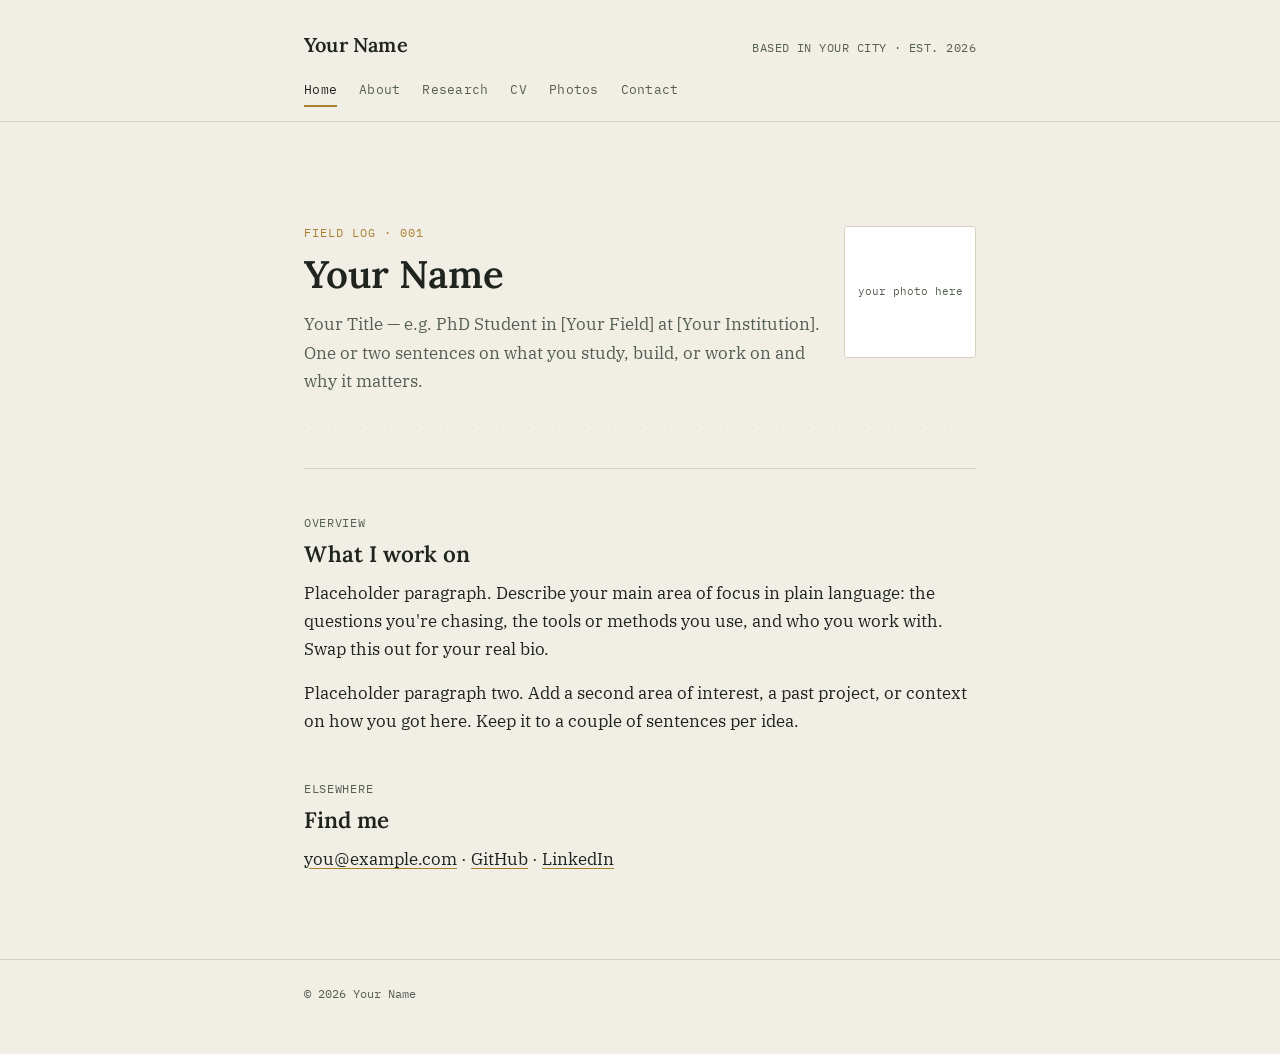
==== index.html @ 29eae21f "Add files via upload" ====
<!DOCTYPE html>
<html lang="en">
<head>
<meta charset="UTF-8">
<meta name="viewport" content="width=device-width, initial-scale=1.0">
<title>Your Name | Your Title or Field</title>
<meta name="description" content="Personal site of Your Name — Your Title or Field.">
<link rel="stylesheet" href="style.css">
</head>
<body>
<a class="skip-link" href="#main">Skip to content</a>

<header class="site-header">
  <div class="wrap">
    <div class="masthead">
      <span class="wordmark">Your Name</span>
      <span class="coords">BASED IN YOUR CITY &middot; EST. 2026</span>
    </div>
    <nav class="primary-nav" aria-label="Primary">
      <a href="index.html" aria-current="page">Home</a>
      <a href="about.html">About</a>
      <a href="research.html">Research</a>
      <a href="cv.html">CV</a>
      <a href="photos.html">Photos</a>
      <a href="contact.html">Contact</a>
    </nav>
  </div>
</header>

<main id="main">
  <div class="wrap">
    <section class="hero">
      <div class="portrait-frame" aria-hidden="true">your photo here</div>
      <p class="eyebrow">Field Log &middot; 001</p>
      <h1>Your Name</h1>
      <p class="lede">Your Title — e.g. PhD Student in [Your Field] at [Your Institution]. One or two sentences on what you study, build, or work on and why it matters.</p>
      <div class="tick-rule"></div>
    </section>

    <section>
      <p class="section-label">Overview</p>
      <h2>What I work on</h2>
      <p>Placeholder paragraph. Describe your main area of focus in plain language: the questions you're chasing, the tools or methods you use, and who you work with. Swap this out for your real bio.</p>
      <p>Placeholder paragraph two. Add a second area of interest, a past project, or context on how you got here. Keep it to a couple of sentences per idea.</p>
    </section>

    <section>
      <p class="section-label">Elsewhere</p>
      <h2>Find me</h2>
      <p>
        <a href="mailto:you@example.com">you@example.com</a> &middot;
        <a href="https://github.com/yourusername">GitHub</a> &middot;
        <a href="https://linkedin.com/in/yourusername">LinkedIn</a>
      </p>
    </section>
  </div>
</main>

<footer>
  <div class="wrap">&copy; 2026 Your Name</div>
</footer>

</body>
</html>
---- style.css ----
/* ===================================================================
   Token system
   Color:  --paper (bg), --ink (text), --ink-soft (secondary text),
           --gold (accent), --line (hairline rule)
   Type:   display = 'Lora' (serif, headings)
           body    = 'IBM Plex Serif' (paragraphs)
           mono    = 'IBM Plex Mono' (eyebrows, dates, labels)
=================================================================== */

@import url('https://fonts.googleapis.com/css2?family=Lora:ital,wght@0,500;0,600;1,500&family=IBM+Plex+Serif:wght@400;500&family=IBM+Plex+Mono:wght@400;500&display=swap');

:root {
  --paper: #F1EEE6;
  --paper-raised: #FFFFFF;
  --ink: #20241F;
  --ink-soft: #565F53;
  --gold: #A9822F;
  --line: #D8D2C2;
}

* { box-sizing: border-box; }

html { scroll-behavior: smooth; }

body {
  margin: 0;
  background: var(--paper);
  color: var(--ink);
  font-family: 'IBM Plex Serif', serif;
  font-size: 17px;
  line-height: 1.65;
}

a {
  color: var(--ink);
  text-decoration-color: var(--gold);
  text-underline-offset: 3px;
}
a:hover { color: var(--gold); }

/* Skip link for keyboard users */
.skip-link {
  position: absolute;
  left: -999px;
  top: 0;
  background: var(--ink);
  color: var(--paper);
  padding: 8px 14px;
  z-index: 100;
}
.skip-link:focus { left: 8px; top: 8px; }

:focus-visible {
  outline: 2px solid var(--gold);
  outline-offset: 3px;
}

/* ---------- Layout shell ---------- */
.wrap {
  max-width: 720px;
  margin: 0 auto;
  padding: 0 24px;
}

/* ---------- Header / nav ---------- */
header.site-header {
  border-bottom: 1px solid var(--line);
  padding: 28px 0 0;
}

.masthead {
  display: flex;
  justify-content: space-between;
  align-items: baseline;
  flex-wrap: wrap;
  gap: 8px 24px;
  padding-bottom: 18px;
}

.wordmark {
  font-family: 'Lora', serif;
  font-weight: 600;
  font-size: 1.25rem;
  letter-spacing: 0.01em;
}

.coords {
  font-family: 'IBM Plex Mono', monospace;
  font-size: 0.72rem;
  color: var(--ink-soft);
  letter-spacing: 0.04em;
}

nav.primary-nav {
  display: flex;
  gap: 22px;
  flex-wrap: wrap;
  padding-bottom: 14px;
  font-family: 'IBM Plex Mono', monospace;
  font-size: 0.82rem;
  letter-spacing: 0.02em;
}

nav.primary-nav a {
  text-decoration: none;
  color: var(--ink-soft);
  padding-bottom: 4px;
  border-bottom: 2px solid transparent;
}
nav.primary-nav a:hover,
nav.primary-nav a[aria-current="page"] {
  color: var(--ink);
  border-bottom-color: var(--gold);
}

/* ---------- Hero ---------- */
.hero {
  padding: 56px 0 40px;
  border-bottom: 1px solid var(--line);
}

.eyebrow {
  font-family: 'IBM Plex Mono', monospace;
  font-size: 0.78rem;
  color: var(--gold);
  letter-spacing: 0.08em;
  text-transform: uppercase;
  margin: 0 0 10px;
}

.hero h1 {
  font-family: 'Lora', serif;
  font-weight: 600;
  font-size: 2.4rem;
  line-height: 1.15;
  margin: 0 0 14px;
}

.hero .lede {
  font-size: 1.08rem;
  color: var(--ink-soft);
  max-width: 54ch;
  margin: 0 0 22px;
}

.tick-rule {
  height: 10px;
  margin: 18px 0 0;
  background-image: repeating-linear-gradient(
    to right, var(--line) 0, var(--line) 1px, transparent 1px, transparent 14px
  );
  background-position: bottom;
  background-size: 100% 1px;
  background-repeat: repeat-x;
}

/* ---------- Portrait ---------- */
.portrait-frame {
  width: 132px;
  height: 132px;
  border-radius: 3px;
  border: 1px solid var(--line);
  background: var(--paper-raised);
  display: flex;
  align-items: center;
  justify-content: center;
  font-family: 'IBM Plex Mono', monospace;
  font-size: 0.7rem;
  color: var(--ink-soft);
  text-align: center;
  padding: 10px;
  float: right;
  margin: 4px 0 20px 24px;
}

/* ---------- Sections / prose ---------- */
main { padding: 44px 0 70px; }

section + section { margin-top: 44px; }

h2 {
  font-family: 'Lora', serif;
  font-weight: 600;
  font-size: 1.4rem;
  margin: 0 0 6px;
}

.section-label {
  font-family: 'IBM Plex Mono', monospace;
  font-size: 0.72rem;
  color: var(--ink-soft);
  letter-spacing: 0.06em;
  text-transform: uppercase;
  margin: 0 0 4px;
}

p { margin: 0 0 16px; }

/* ---------- Entry list (research / cv / log style) ---------- */
.entry {
  display: grid;
  grid-template-columns: 108px 1fr;
  gap: 4px 20px;
  padding: 18px 0;
  border-top: 1px solid var(--line);
}
.entry:first-of-type { border-top: none; }

.entry .when {
  font-family: 'IBM Plex Mono', monospace;
  font-size: 0.78rem;
  color: var(--gold);
  padding-top: 3px;
}

.entry h3 {
  font-family: 'Lora', serif;
  font-size: 1.05rem;
  font-weight: 600;
  margin: 0 0 6px;
}

.entry p { margin: 0; color: var(--ink-soft); font-size: 0.96rem; }

@media (max-width: 480px) {
  .entry { grid-template-columns: 1fr; gap: 4px; }
}

/* ---------- Buttons / links-as-actions ---------- */
.btn {
  display: inline-block;
  font-family: 'IBM Plex Mono', monospace;
  font-size: 0.82rem;
  padding: 10px 18px;
  border: 1px solid var(--ink);
  border-radius: 2px;
  text-decoration: none;
  color: var(--ink);
}
.btn:hover { background: var(--ink); color: var(--paper); }

/* ---------- Photo grid ---------- */
.photo-grid {
  display: grid;
  grid-template-columns: repeat(2, 1fr);
  gap: 14px;
}
.photo-card {
  aspect-ratio: 4 / 3;
  border: 1px solid var(--line);
  background: var(--paper-raised);
  display: flex;
  align-items: center;
  justify-content: center;
  font-family: 'IBM Plex Mono', monospace;
  font-size: 0.72rem;
  color: var(--ink-soft);
  text-align: center;
  padding: 10px;
  border-radius: 2px;
}
@media (max-width: 480px) {
  .photo-grid { grid-template-columns: 1fr; }
}

/* ---------- Contact list ---------- */
.contact-list { list-style: none; margin: 0; padding: 0; }
.contact-list li {
  display: flex;
  gap: 16px;
  padding: 12px 0;
  border-top: 1px solid var(--line);
  font-size: 0.98rem;
}
.contact-list li:first-child { border-top: none; }
.contact-list .label {
  font-family: 'IBM Plex Mono', monospace;
  font-size: 0.78rem;
  color: var(--ink-soft);
  width: 90px;
  flex-shrink: 0;
  padding-top: 2px;
}

/* ---------- Footer ---------- */
footer {
  border-top: 1px solid var(--line);
  padding: 24px 0 50px;
  font-family: 'IBM Plex Mono', monospace;
  font-size: 0.75rem;
  color: var(--ink-soft);
}

/* ---------- Reduced motion ---------- */
@media (prefers-reduced-motion: reduce) {
  html { scroll-behavior: auto; }
}
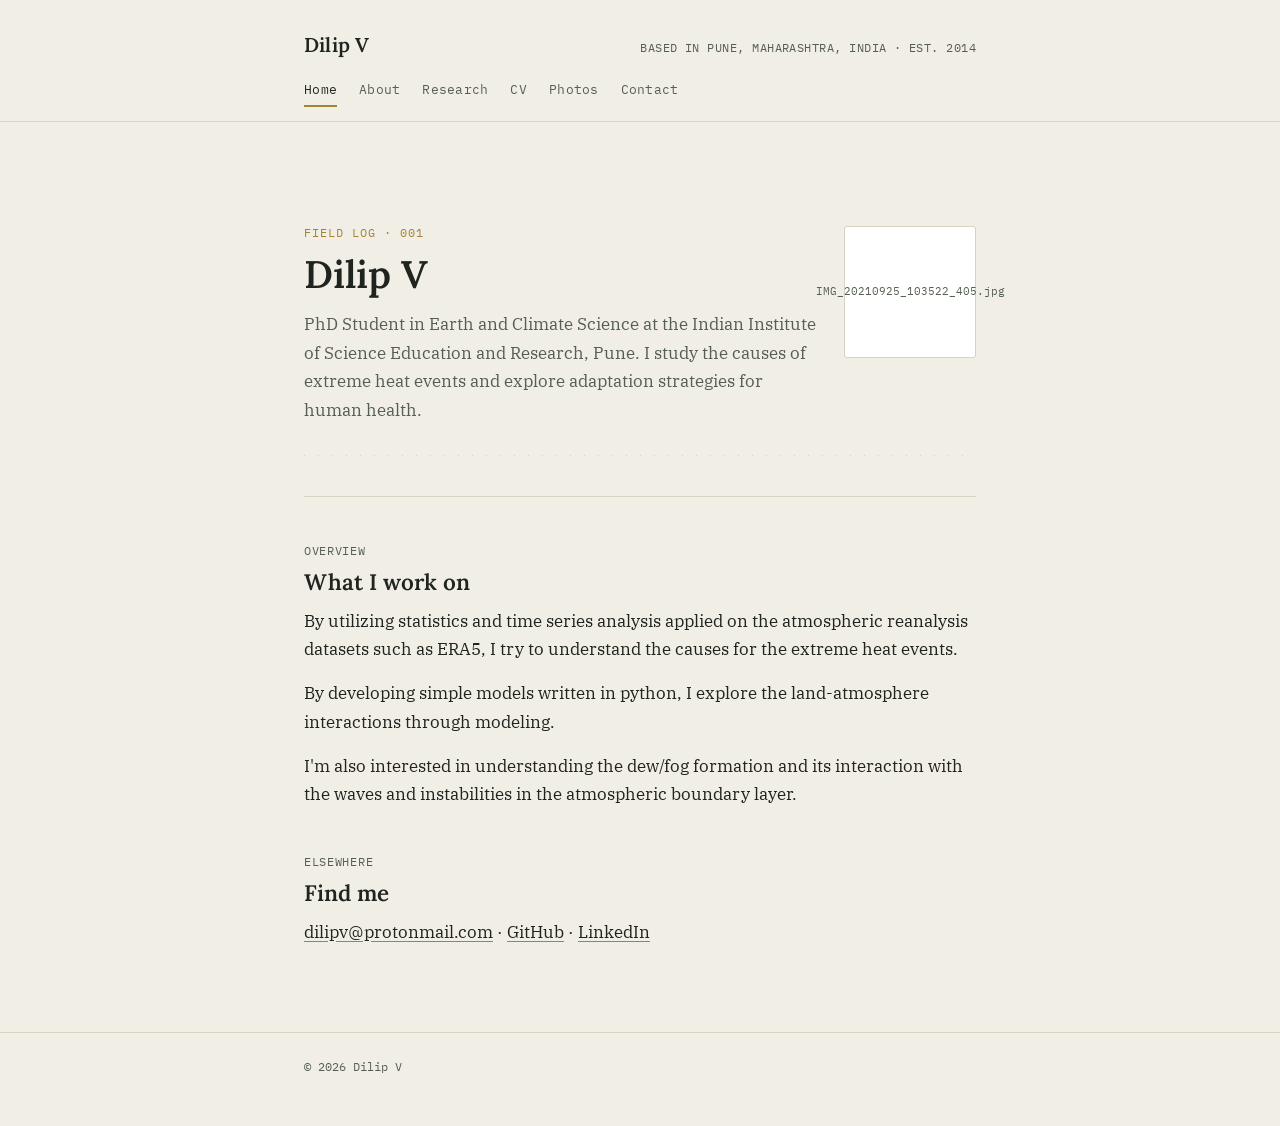
==== commit d2c99cb4: "Update index.html" ====
--- a/index.html
+++ b/index.html
@@ -3,8 +3,8 @@
 <head>
 <meta charset="UTF-8">
 <meta name="viewport" content="width=device-width, initial-scale=1.0">
-<title>Your Name | Your Title or Field</title>
-<meta name="description" content="Personal site of Your Name — Your Title or Field.">
+<title>Dilip V | PhD Scholar in Earth and Climate Science</title>
+<meta name="description" content="Personal site of Dilip V — PhD Scholar in ECS.">
 <link rel="stylesheet" href="style.css">
 </head>
 <body>
@@ -13,8 +13,8 @@
 <header class="site-header">
   <div class="wrap">
     <div class="masthead">
-      <span class="wordmark">Your Name</span>
-      <span class="coords">BASED IN YOUR CITY &middot; EST. 2026</span>
+      <span class="wordmark">Dilip V</span>
+      <span class="coords">BASED IN PUNE, MAHARASHTRA, INDIA &middot; EST. 2014</span>
     </div>
     <nav class="primary-nav" aria-label="Primary">
       <a href="index.html" aria-current="page">Home</a>
@@ -30,34 +30,35 @@
 <main id="main">
   <div class="wrap">
     <section class="hero">
-      <div class="portrait-frame" aria-hidden="true">your photo here</div>
+      <div class="portrait-frame" aria-hidden="true">IMG_20210925_103522_405.jpg</div>
       <p class="eyebrow">Field Log &middot; 001</p>
-      <h1>Your Name</h1>
-      <p class="lede">Your Title — e.g. PhD Student in [Your Field] at [Your Institution]. One or two sentences on what you study, build, or work on and why it matters.</p>
+      <h1>Dilip V</h1>
+      <p class="lede">PhD Student in Earth and Climate Science at the Indian Institute of Science Education and Research, Pune. I study the causes of extreme heat events and explore adaptation strategies for human health. </p>
       <div class="tick-rule"></div>
     </section>
 
     <section>
       <p class="section-label">Overview</p>
       <h2>What I work on</h2>
-      <p>Placeholder paragraph. Describe your main area of focus in plain language: the questions you're chasing, the tools or methods you use, and who you work with. Swap this out for your real bio.</p>
-      <p>Placeholder paragraph two. Add a second area of interest, a past project, or context on how you got here. Keep it to a couple of sentences per idea.</p>
+      <p>By utilizing statistics and time series analysis applied on the atmospheric reanalysis datasets such as ERA5, I try to understand the causes for the extreme heat events.</p>
+      <p>By developing simple models written in python, I explore the land-atmosphere interactions through modeling.</p> 
+      <p>I'm also interested in understanding the dew/fog formation and its interaction with the waves and instabilities in the atmospheric boundary layer.</p>
     </section>
 
     <section>
       <p class="section-label">Elsewhere</p>
       <h2>Find me</h2>
       <p>
-        <a href="mailto:you@example.com">you@example.com</a> &middot;
-        <a href="https://github.com/yourusername">GitHub</a> &middot;
-        <a href="https://linkedin.com/in/yourusername">LinkedIn</a>
+        <a href="mailto:dilipv@protonmail.com">dilipv@protonmail.com</a> &middot;
+        <a href="https://github.com/vdilip">GitHub</a> &middot;
+        <a href="https://linkedin.com/in/dilip-v-553b34a3">LinkedIn</a>
       </p>
     </section>
   </div>
 </main>
 
 <footer>
-  <div class="wrap">&copy; 2026 Your Name</div>
+  <div class="wrap">&copy; 2026 Dilip V</div>
 </footer>
 
 </body>
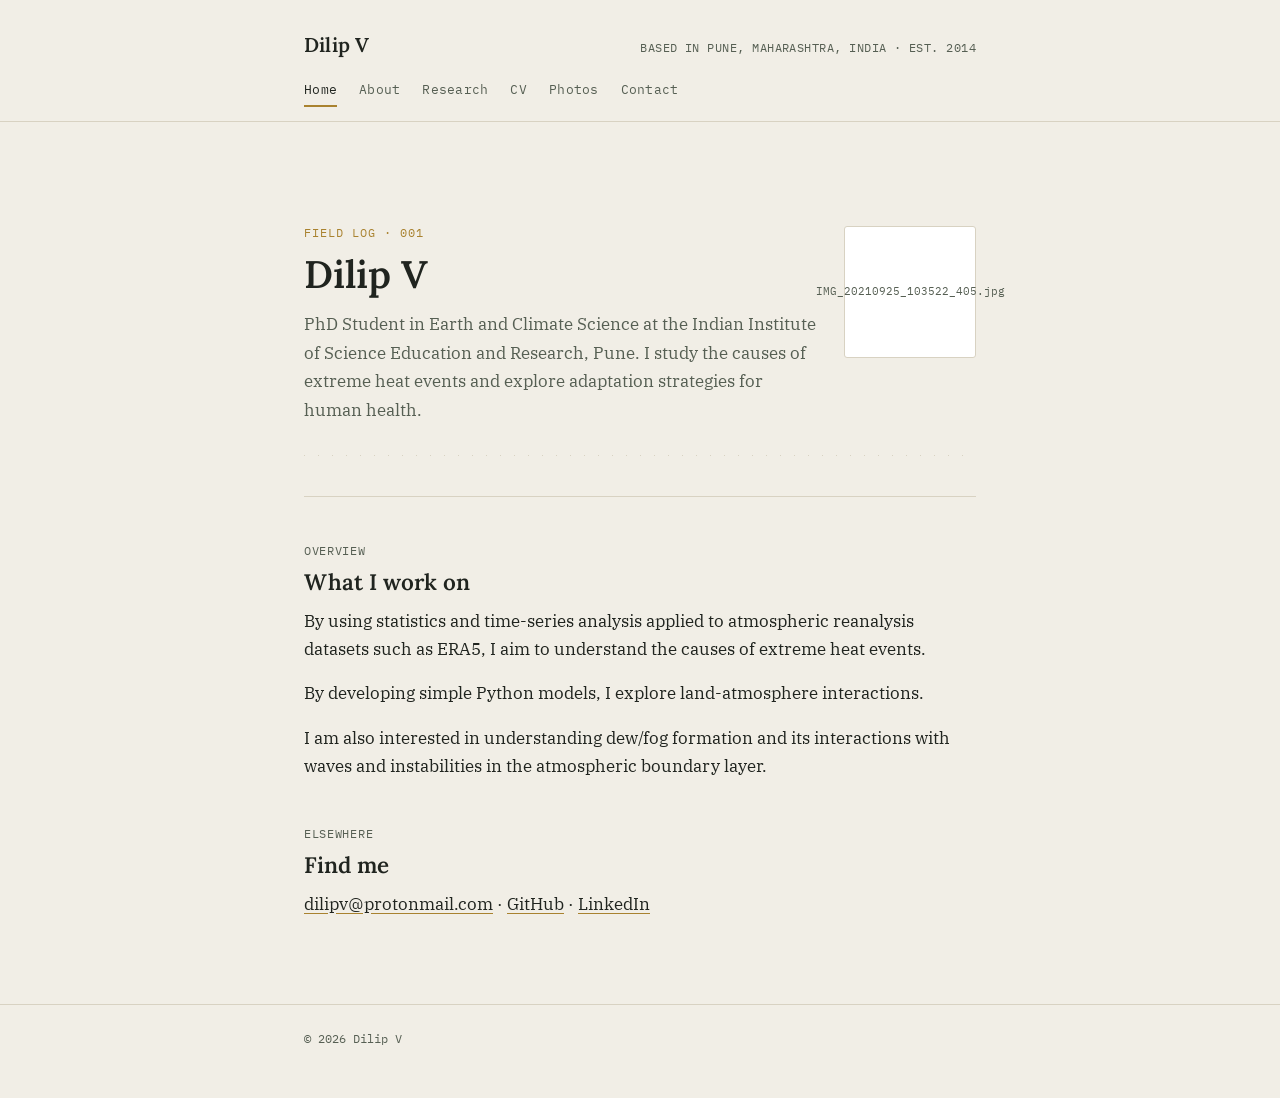
==== commit 12ee155f: "Update index.html" ====
--- a/index.html
+++ b/index.html
@@ -40,9 +40,9 @@
     <section>
       <p class="section-label">Overview</p>
       <h2>What I work on</h2>
-      <p>By utilizing statistics and time series analysis applied on the atmospheric reanalysis datasets such as ERA5, I try to understand the causes for the extreme heat events.</p>
-      <p>By developing simple models written in python, I explore the land-atmosphere interactions through modeling.</p> 
-      <p>I'm also interested in understanding the dew/fog formation and its interaction with the waves and instabilities in the atmospheric boundary layer.</p>
+      <p>By using statistics and time-series analysis applied to atmospheric reanalysis datasets such as ERA5, I aim to understand the causes of extreme heat events.</p>
+      <p>By developing simple Python models, I explore land-atmosphere interactions.</p> 
+      <p>I am also interested in understanding dew/fog formation and its interactions with waves and instabilities in the atmospheric boundary layer.</p>
     </section>
 
     <section>
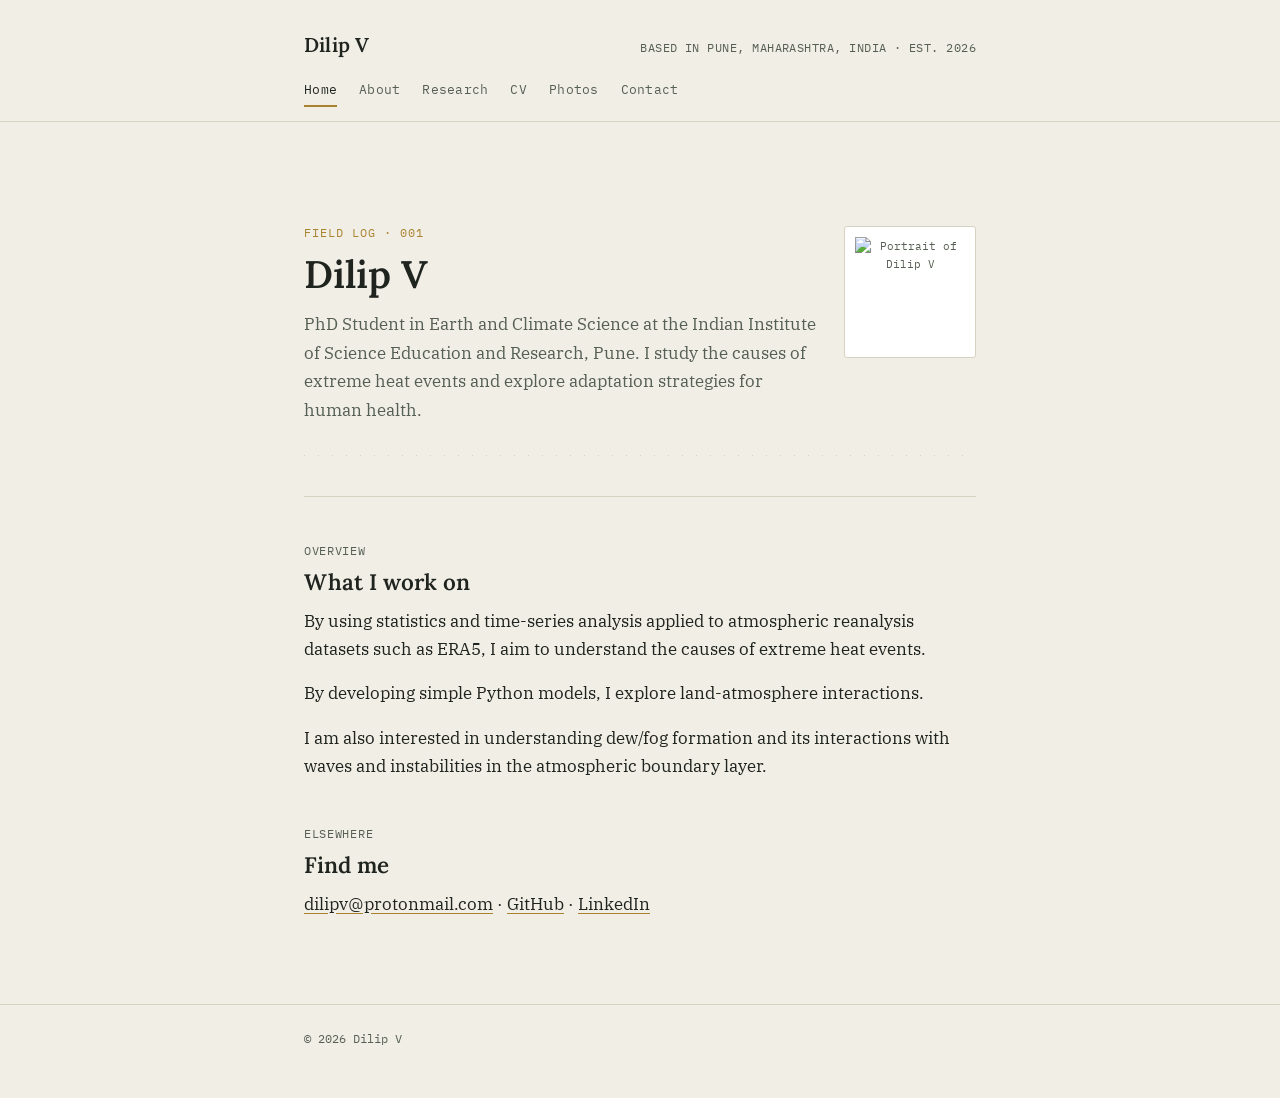
==== commit 3dc5efeb: "Update index.html" ====
--- a/index.html
+++ b/index.html
@@ -14,7 +14,7 @@
   <div class="wrap">
     <div class="masthead">
       <span class="wordmark">Dilip V</span>
-      <span class="coords">BASED IN PUNE, MAHARASHTRA, INDIA &middot; EST. 2014</span>
+      <span class="coords">BASED IN PUNE, MAHARASHTRA, INDIA &middot; EST. 2026</span>
     </div>
     <nav class="primary-nav" aria-label="Primary">
       <a href="index.html" aria-current="page">Home</a>
@@ -30,7 +30,7 @@
 <main id="main">
   <div class="wrap">
     <section class="hero">
-      <div class="portrait-frame" aria-hidden="true">IMG_20210925_103522_405.jpg</div>
+      <img class="portrait-frame" src="IMG_20210925_103522_405.jpg" alt="Portrait of Dilip V">
       <p class="eyebrow">Field Log &middot; 001</p>
       <h1>Dilip V</h1>
       <p class="lede">PhD Student in Earth and Climate Science at the Indian Institute of Science Education and Research, Pune. I study the causes of extreme heat events and explore adaptation strategies for human health. </p>
